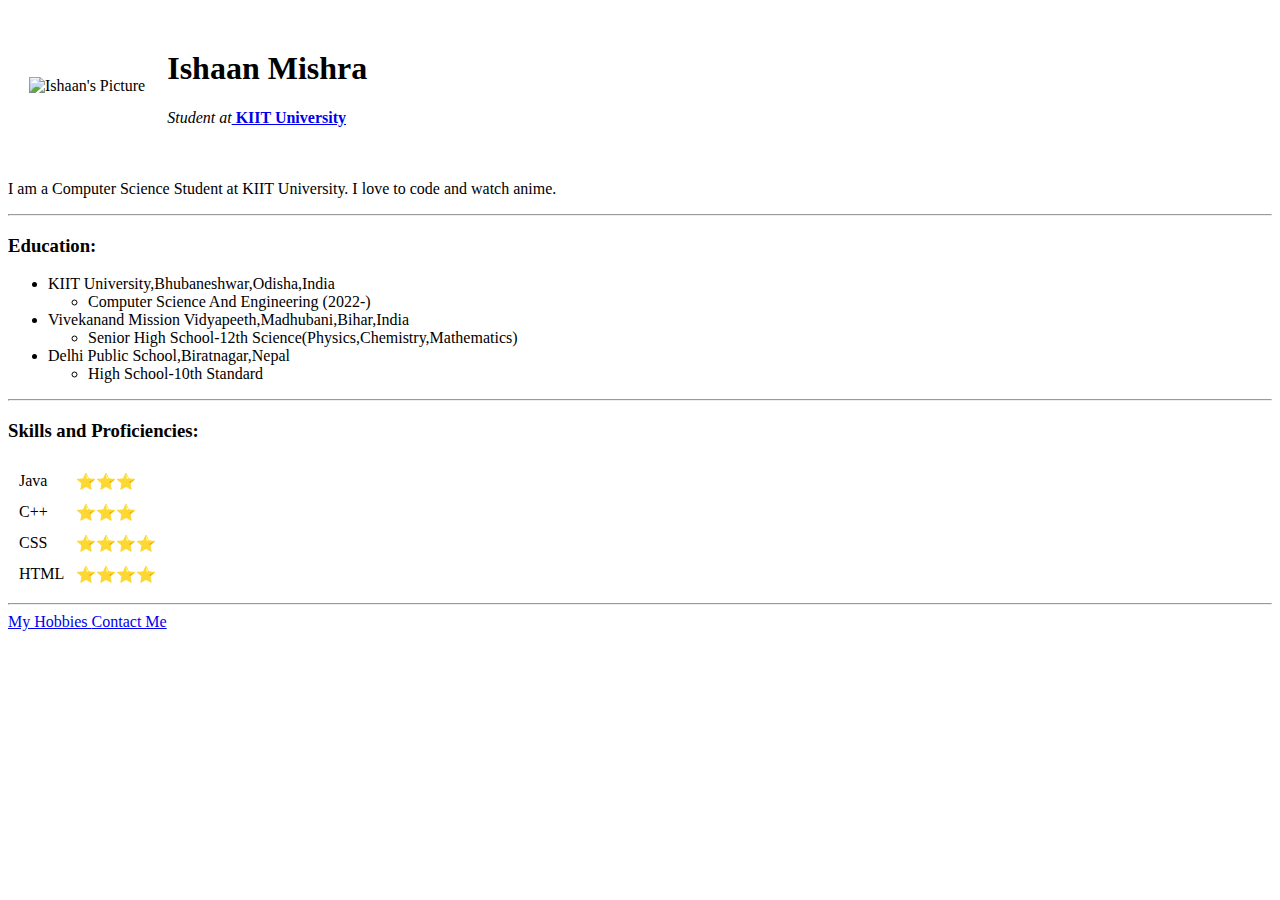
==== index.html @ be6ba3f4 "Add initial CV website files" ====
<!DOCTYPE html>
<html lang="en">
<head>
    <meta charset="UTF-8">
    <title>Ishaan's Personal Site😎</title>
</head>
<body>
    <table cellspacing="20">
        <tr>
            <td><img src="images\Ishaan.png" alt="Ishaan's Picture"></td>
            <td><h1>Ishaan Mishra</h1>
        <p><em>Student at</em><strong><a href="https://kiit.ac.in/"> KIIT University</a></strong></p>
            </td>
        </tr>
    </table>
    <p>I am a Computer Science Student at KIIT University. I love to code and watch anime.</p>
    <hr>
    <h3>Education: </h3>
    <ul>
        <li>KIIT University,Bhubaneshwar,Odisha,India</li>
        <ul>
            <li>Computer Science And Engineering (2022-)</li>
        </ul>
        <li>Vivekanand Mission Vidyapeeth,Madhubani,Bihar,India</li>
        <ul>
            <li>Senior High School-12th Science(Physics,Chemistry,Mathematics)</li>
        </ul>
        <li>Delhi Public School,Biratnagar,Nepal</li>
        <ul>
            <li>High School-10th Standard</li>
        </ul>
    </ul>
    <hr>
    <h3>Skills and Proficiencies: </h3>
    <table cellspacing="10">
        <tr>
            <td>Java</td>
            <td>⭐⭐⭐</td>
        </tr>
        <tr>
            <td>C++</td>
            <td>⭐⭐⭐</td>
        </tr> 
        <tr>
            <td>CSS</td>
            <td>⭐⭐⭐⭐</td>
        </tr>
        <tr>
            <td>HTML</td>
            <td>⭐⭐⭐⭐</td>
        </tr> 
    </table>
    <hr>
    <a href="hobbies.html">My Hobbies </a>
    <a href="contact.html"> Contact Me</a>
</body>
</html>
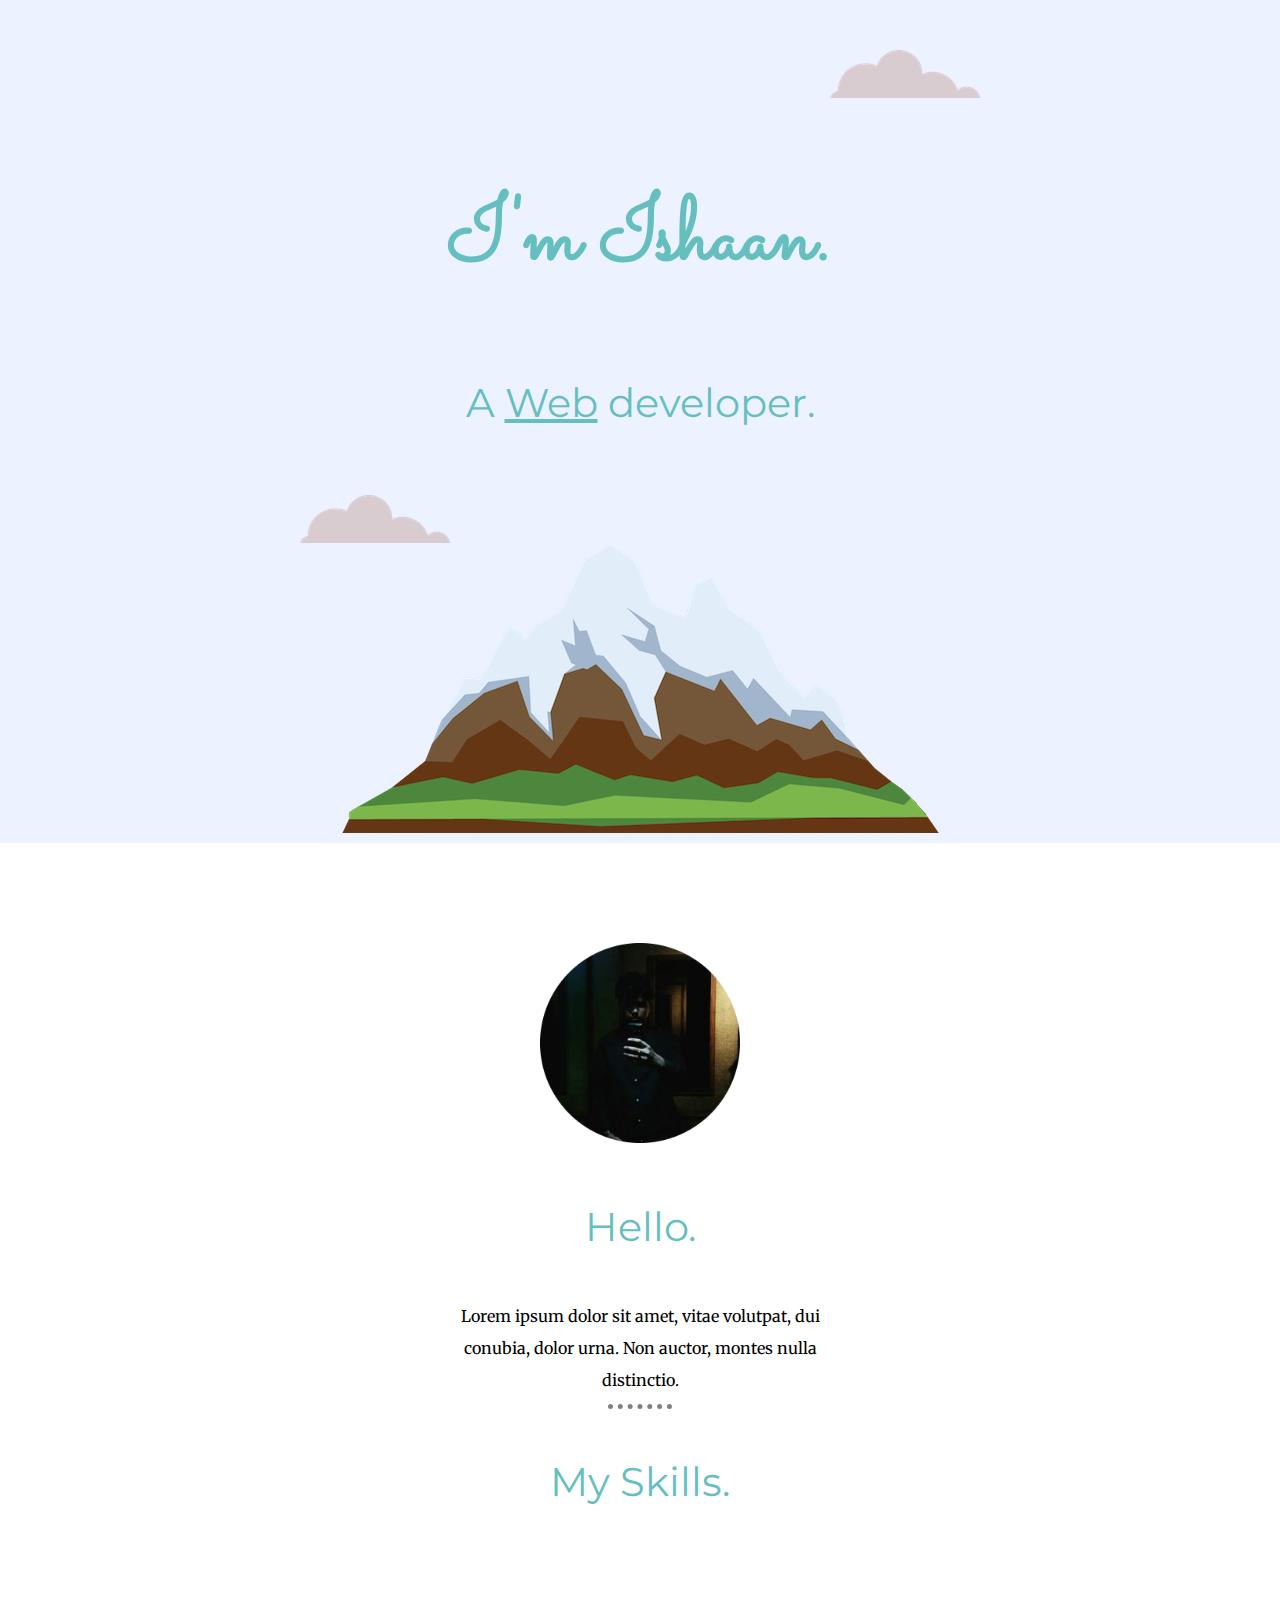
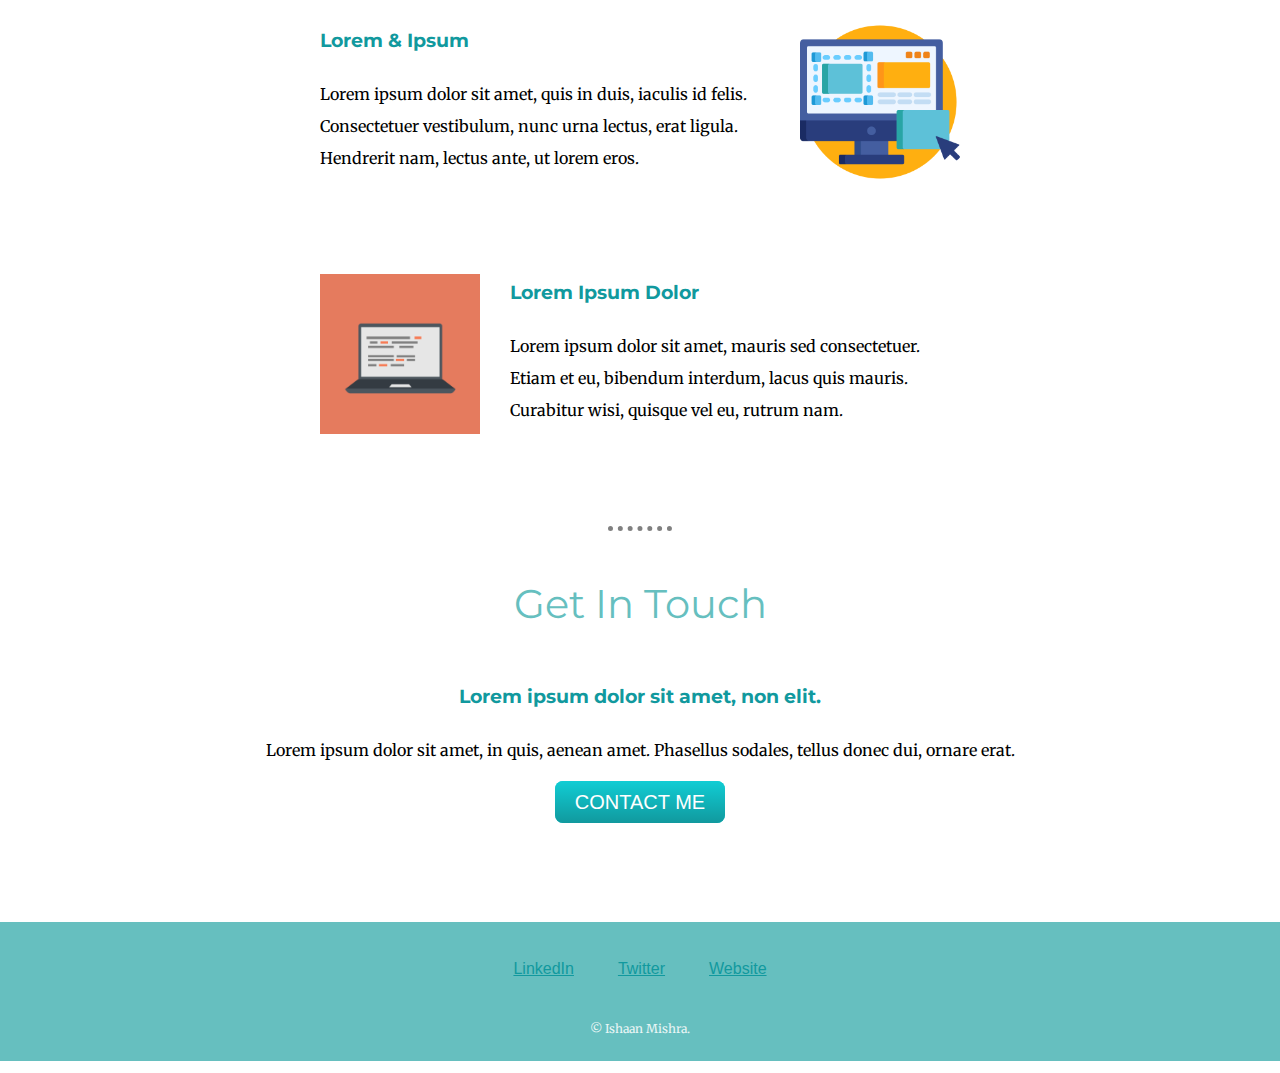
==== commit 6dde9d04: "New Site" ====
--- a/index.html
+++ b/index.html
@@ -3,55 +3,54 @@
 <head>
     <meta charset="UTF-8">
     <title>Ishaan's Personal Site😎</title>
+    <link rel="stylesheet" href="styles.css">
+    <link rel="icon" href="favicon.ico">
+    <link rel="preconnect" href="https://fonts.googleapis.com">
+<link rel="preconnect" href="https://fonts.gstatic.com" crossorigin>
+<link href="https://fonts.googleapis.com/css2?family=Merriweather&family=Montserrat&family=Sacramento&display=swap" rel="stylesheet">
 </head>
 <body>
-    <table cellspacing="20">
-        <tr>
-            <td><img src="images\Ishaan.png" alt="Ishaan's Picture"></td>
-            <td><h1>Ishaan Mishra</h1>
-        <p><em>Student at</em><strong><a href="https://kiit.ac.in/"> KIIT University</a></strong></p>
-            </td>
-        </tr>
-    </table>
-    <p>I am a Computer Science Student at KIIT University. I love to code and watch anime.</p>
-    <hr>
-    <h3>Education: </h3>
-    <ul>
-        <li>KIIT University,Bhubaneshwar,Odisha,India</li>
-        <ul>
-            <li>Computer Science And Engineering (2022-)</li>
-        </ul>
-        <li>Vivekanand Mission Vidyapeeth,Madhubani,Bihar,India</li>
-        <ul>
-            <li>Senior High School-12th Science(Physics,Chemistry,Mathematics)</li>
-        </ul>
-        <li>Delhi Public School,Biratnagar,Nepal</li>
-        <ul>
-            <li>High School-10th Standard</li>
-        </ul>
-    </ul>
-    <hr>
-    <h3>Skills and Proficiencies: </h3>
-    <table cellspacing="10">
-        <tr>
-            <td>Java</td>
-            <td>⭐⭐⭐</td>
-        </tr>
-        <tr>
-            <td>C++</td>
-            <td>⭐⭐⭐</td>
-        </tr> 
-        <tr>
-            <td>CSS</td>
-            <td>⭐⭐⭐⭐</td>
-        </tr>
-        <tr>
-            <td>HTML</td>
-            <td>⭐⭐⭐⭐</td>
-        </tr> 
-    </table>
-    <hr>
-    <a href="hobbies.html">My Hobbies </a>
-    <a href="contact.html"> Contact Me</a>
+    <div class="topcontainer">
+        <img class="top-cloud" src="images/cloud.png">
+    <h1>I'm Ishaan.</h1>
+    <h2>A <span class="pro">Web</span> developer.</h2>
+    <img class="bottom-cloud" src="images/cloud.png">
+    <img class="mountain-img" src="images/mountain.png">
+    </div>
+    <div class="middle-container">
+        <div class="profile">
+          <img class="propic" src="images/Ishaan.png" alt="Ishaan">
+          <h2>Hello.</h2>
+          <p class="intro">Lorem ipsum dolor sit amet, vitae volutpat, dui conubia, dolor urna. Non auctor, montes nulla distinctio.</p>
+        </div>
+        <hr>
+        <div class="skills">
+          <h2>My Skills.</h2>
+          <div class="skill-row">
+            <img class="webdev" src="images/ux.png" alt="Web-Developement">
+            <h3>Lorem & Ipsum</h3>
+            <p>Lorem ipsum dolor sit amet, quis in duis, iaculis id felis. Consectetuer vestibulum, nunc urna lectus, erat ligula. Hendrerit nam, lectus ante, ut lorem eros.</p>
+          </div>
+          <div class="skill-row">
+            <img class="programming" src="images/computer.png" alt="Programming">
+            <h3>Lorem Ipsum Dolor</h3>
+            <p>Lorem ipsum dolor sit amet, mauris sed consectetuer. Etiam et eu, bibendum interdum, lacus quis mauris. Curabitur wisi, quisque vel eu, rutrum nam.</p>
+          </div>
+        </div>
+        <hr>
+        <div class="contact-me">
+          <h2>Get In Touch</h2>
+          <h3>Lorem ipsum dolor sit amet, non elit.</h3>
+          <p>Lorem ipsum dolor sit amet, in quis, aenean amet. Phasellus sodales, tellus donec dui, ornare erat.</p>
+          <a class="btn" href="mailto:name@email.com">CONTACT ME</a>
+        </div>
+      </div>
+      <div class="bottom-container">
+        <a class="footer-link" href="https://www.linkedin.com/">LinkedIn</a>
+        <a class="footer-link" href="https://twitter.com/">Twitter</a>
+        <a class="footer-link" href="https://www.appbrewery.co/">Website</a>
+        <p class="end">© Ishaan Mishra.</p>
+      </div>
+      
 </body>
 </html>--- a/styles.css
+++ b/styles.css
@@ -0,0 +1,128 @@
+body{
+    margin: 0px;
+    text-align: center;
+    font-family: 'Merriweather', serif;
+    font-size: 100%;
+    line-height: 2;
+}
+.topcontainer{
+    background-color:#ECF2FF;
+    padding-top: 100px;
+    position: relative;
+}
+.middle-container{
+    margin: 100px 0 100px 0;
+    }
+.bottom-container{
+    padding-top: 30px;
+    margin-top: 30px;
+    background-color: #66bfbf;
+    }
+
+h1{
+    font-size: 5.625rem;
+    color: #66bfbf;
+    margin: 50px auto 0 auto;
+    margin-bottom: 0px;
+    font-family: 'Sacramento', cursive;
+    
+}
+h2{
+    font-family: 'Montserrat', sans-serif;
+    font-size: 2.5rem;
+    color: #66bfbf;
+    font-weight: normal;
+}
+h3{
+    font-family: 'Montserrat', sans-serif;
+    color: #11999e;
+}
+.pro{
+    text-decoration: underline;
+}
+.intro{
+    width: 30%;
+    margin: auto;
+}
+.bottom-cloud{
+    position: absolute;
+    bottom: 300px;
+    left: 300px;
+}
+.top-cloud{
+    position: absolute;
+    top: 50px;
+    right: 300px;
+}
+.footer-link{
+    color: #11999e;
+}
+.btn{
+    color: #11999e;
+}
+.skill-row{
+    width: 50%;
+    margin: 100px auto 100px auto;
+    text-align: left;
+}
+.programming{
+width: 25%;
+float: left;
+margin-right: 30px;
+}
+.webdev{
+    width: 25%;
+    float: right;
+    margin-left: 30px;
+}
+.propic{
+    height: 200px;
+    width: 200px;
+}
+hr{
+    border-style: none;
+    border-top: dotted;
+    border-width: 5px;
+    width: 5%;
+    color: grey;
+}
+.btn {
+    background: #11cdd4;
+    background-image: -webkit-linear-gradient(top, #11cdd4, #11999e);
+    background-image: -moz-linear-gradient(top, #11cdd4, #11999e);
+    background-image: -ms-linear-gradient(top, #11cdd4, #11999e);
+    background-image: -o-linear-gradient(top, #11cdd4, #11999e);
+    background-image: linear-gradient(to bottom, #11cdd4, #11999e);
+    -webkit-border-radius: 8;
+    -moz-border-radius: 8;
+    border-radius: 8px;
+    font-family: Arial;
+    color: #ffffff;
+    font-size: 20px;
+    padding: 10px 20px 10px 20px;
+    text-decoration: none;
+  }
+  
+  .btn:hover {
+    background: #30e3cb;
+    background-image: -webkit-linear-gradient(top, #30e3cb, #2bc4ad);
+    background-image: -moz-linear-gradient(top, #30e3cb, #2bc4ad);
+    background-image: -ms-linear-gradient(top, #30e3cb, #2bc4ad);
+    background-image: -o-linear-gradient(top, #30e3cb, #2bc4ad);
+    background-image: linear-gradient(to bottom, #30e3cb, #2bc4ad);
+    text-decoration: none;
+  }
+  .footer-link{
+    color: #11999E;
+    font-family: 'Montessarat', sans-serif;
+    margin: 10px 20px;
+  }
+  a:hover{
+    color: #EAF6F6;
+  }
+  .end{
+    color: #EAF6F6;
+    padding: 20px 0;
+    font-size: 0.75rem;
+
+  }